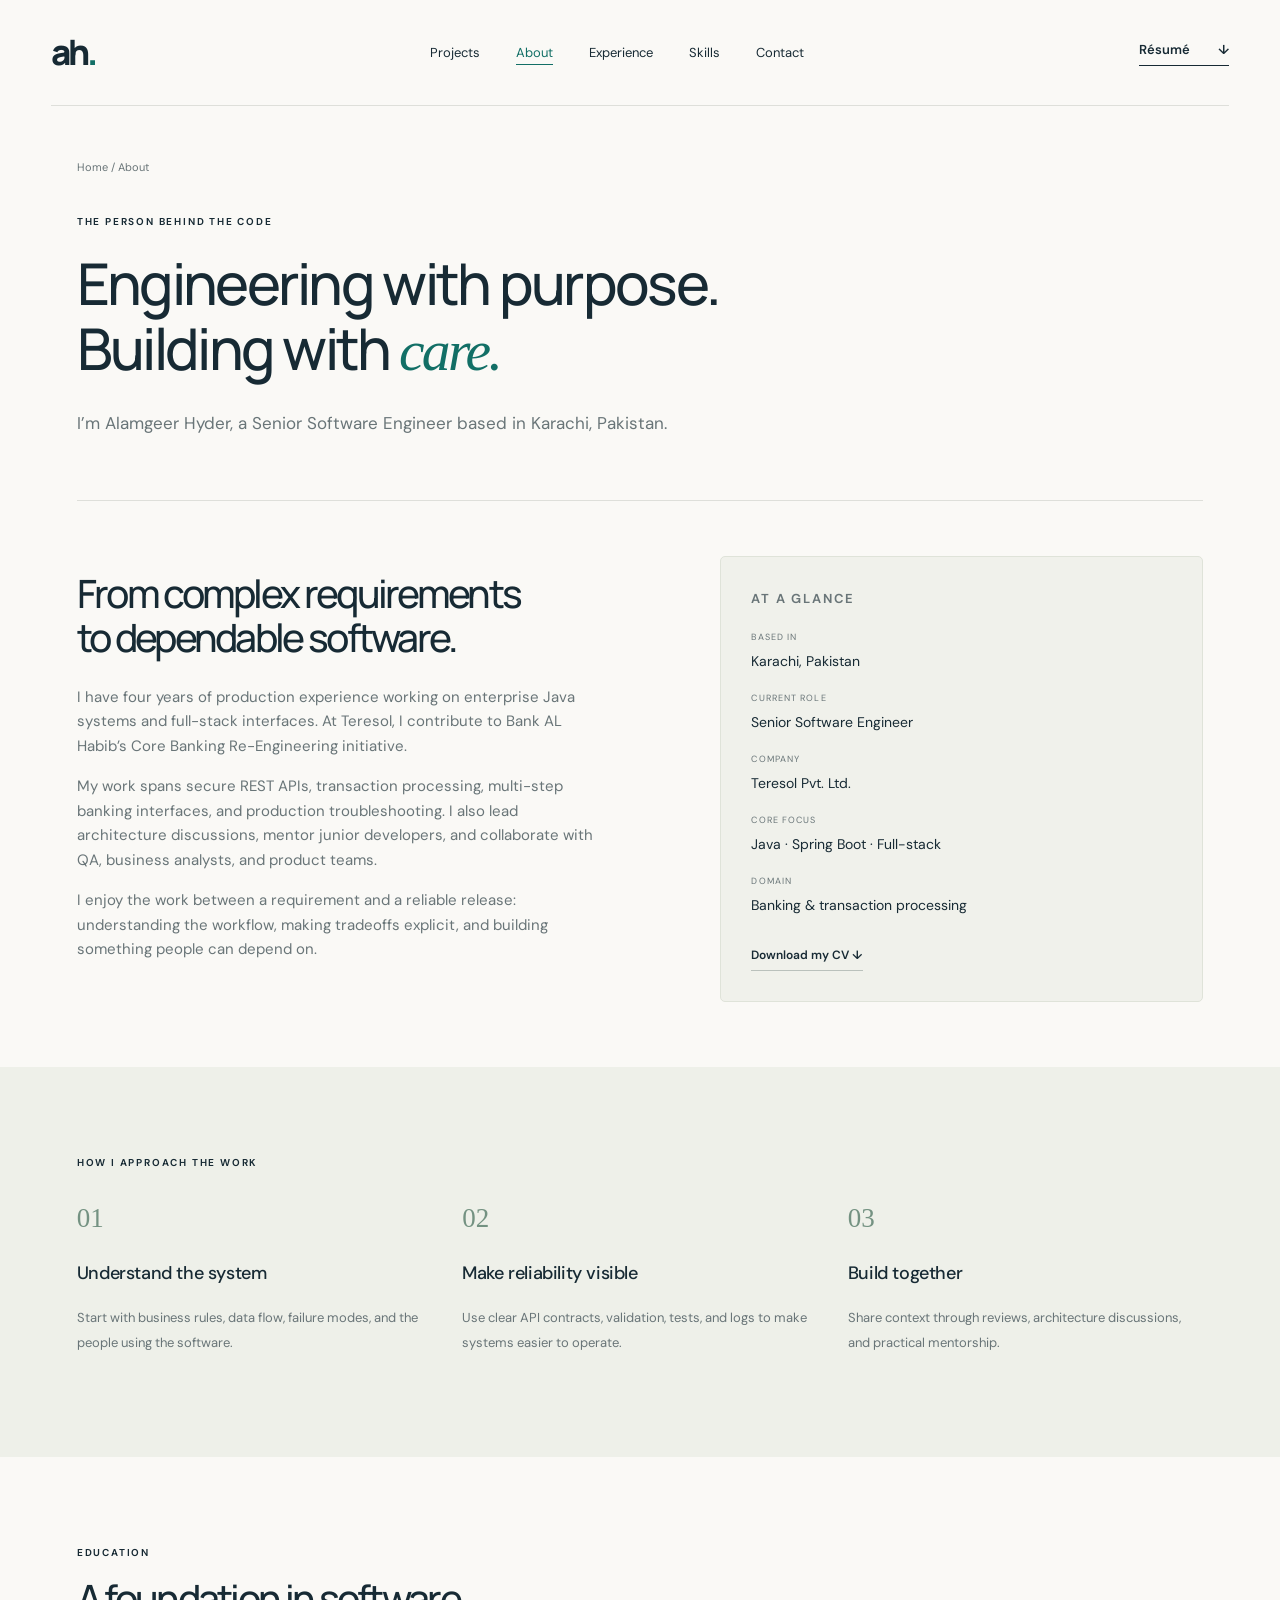
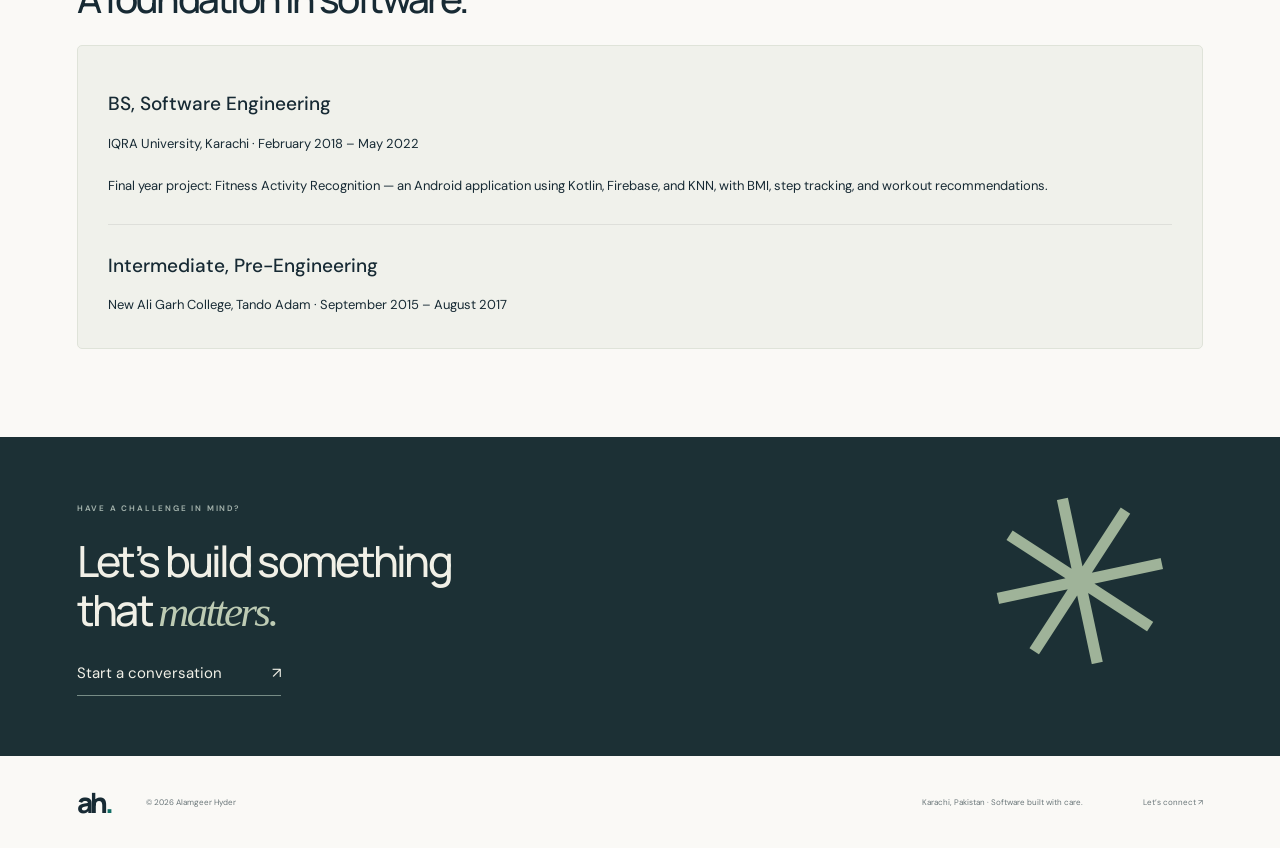
==== about.html @ 22f888fe "Add professional multi-page software engineer portfolio" ====
<!DOCTYPE html><html lang="en"><head><meta charset="UTF-8"><meta name="viewport" content="width=device-width, initial-scale=1"><meta name="description" content="I’m Alamgeer Hyder, a Senior Software Engineer based in Karachi, Pakistan."><title>About — Alamgeer Hyder</title><link rel="stylesheet" href="styles.css"></head><body><header class="header"><a class="brand" href="index.html" aria-label="Alamgeer Hyder home">ah<span>.</span></a><nav aria-label="Main navigation"><a href="projects.html">Projects</a><a href="about.html">About</a><a href="experience.html">Experience</a><a href="skills.html">Skills</a><a href="contact.html">Contact</a></nav><a class="nav-contact" href="assets/alamgeer-hyder-cv.pdf" download>Résumé <span>↓</span></a></header><main><section class="page-intro wrap"><a class="breadcrumb" href="index.html">Home / About</a><p class="eyebrow">THE PERSON BEHIND THE CODE</p><h1>Engineering with purpose.<br>Building with <em>care.</em></h1><p class="page-lead">I’m Alamgeer Hyder, a Senior Software Engineer based in Karachi, Pakistan.</p></section><section class="wrap page-section split-content"><div><h2>From complex requirements<br>to dependable software.</h2><p>I have four years of production experience working on enterprise Java systems and full-stack interfaces. At Teresol, I contribute to Bank AL Habib’s Core Banking Re-Engineering initiative.</p><p>My work spans secure REST APIs, transaction processing, multi-step banking interfaces, and production troubleshooting. I also lead architecture discussions, mentor junior developers, and collaborate with QA, business analysts, and product teams.</p><p>I enjoy the work between a requirement and a reliable release: understanding the workflow, making tradeoffs explicit, and building something people can depend on.</p></div><aside class="info-panel"><p class="eyebrow">AT A GLANCE</p><dl><dt>Based in</dt><dd>Karachi, Pakistan</dd><dt>Current role</dt><dd>Senior Software Engineer</dd><dt>Company</dt><dd>Teresol Pvt. Ltd.</dd><dt>Core focus</dt><dd>Java · Spring Boot · Full-stack</dd><dt>Domain</dt><dd>Banking & transaction processing</dd></dl><a class="text-link" href="assets/alamgeer-hyder-cv.pdf" download>Download my CV ↓</a></aside></section><section class="about section"><div class="wrap"><p class="eyebrow">HOW I APPROACH THE WORK</p><div class="content-grid"><article><span class="number">01</span><h3>Understand the system</h3><p>Start with business rules, data flow, failure modes, and the people using the software.</p></article><article><span class="number">02</span><h3>Make reliability visible</h3><p>Use clear API contracts, validation, tests, and logs to make systems easier to operate.</p></article><article><span class="number">03</span><h3>Build together</h3><p>Share context through reviews, architecture discussions, and practical mentorship.</p></article></div></div></section><section class="wrap section"><p class="eyebrow">EDUCATION</p><h2>A foundation in software.</h2><div class="info-panel"><h3>BS, Software Engineering</h3><p>IQRA University, Karachi · February 2018 – May 2022</p><p>Final year project: Fitness Activity Recognition — an Android application using Kotlin, Firebase, and KNN, with BMI, step tracking, and workout recommendations.</p><hr><h3>Intermediate, Pre-Engineering</h3><p>New Ali Garh College, Tando Adam · September 2015 – August 2017</p></div></section><section class="contact compact-contact"><div class="wrap"><p class="eyebrow">HAVE A CHALLENGE IN MIND?</p><h2>Let’s build something<br>that <em>matters.</em></h2><a href="contact.html">Start a conversation <span>↗</span></a></div></section></main><footer class="wrap"><a class="brand" href="index.html">ah<span>.</span></a><span>© 2026 Alamgeer Hyder</span><span>Karachi, Pakistan · Software built with care.</span><a href="contact.html">Let’s connect ↗</a></footer><script src="pages.js"></script></body></html>
---- styles.css ----
@import url('https://fonts.googleapis.com/css2?family=DM+Sans:wght@400;450;500;550;600;650;700&family=Manrope:wght@400;500;600;650;700;750;800&display=swap');
:root{--ink:#172a34;--muted:#697578;--paper:#faf9f6;--teal:#126f66;--line:#dedfda}*{box-sizing:border-box}html{scroll-behavior:smooth;scroll-padding-top:30px}body{margin:0;background:var(--paper);color:var(--ink);font-family:'DM Sans',sans-serif;font-size:15px;line-height:1.65}a{color:inherit;text-decoration:none}button{font:inherit}a,button{-webkit-tap-highlight-color:transparent}a:focus-visible,button:focus-visible{outline:3px solid #4ba595;outline-offset:6px}::selection{background:#c8ddd2}.wrap{width:min(1240px,88%);margin:auto}.header{width:min(1340px,92%);height:106px;margin:auto;display:flex;align-items:center;justify-content:space-between;border-bottom:1px solid var(--line)}.brand{font-family:'Manrope',sans-serif;font-size:35px;letter-spacing:-3px;font-weight:800}.brand span{color:var(--teal)}nav{display:flex;gap:36px;font-size:13px}nav a:hover,.text-link:hover{color:var(--teal)}.nav-contact{font-size:13px;font-weight:600;border-bottom:1px solid var(--ink);padding-bottom:4px}.nav-contact span{margin-left:25px}.hero{display:grid;grid-template-columns:1.1fr 1fr;gap:7%;align-items:center;padding-top:82px;padding-bottom:78px}.eyebrow{font-size:10px;letter-spacing:1.8px;font-weight:650;display:flex;align-items:center;gap:9px}.status-dot{width:6px;height:6px;background:var(--teal);border-radius:50%;box-shadow:0 0 0 4px #126f660b}h1,h2,h3,p{margin-top:0}h1,h2{font-family:'Manrope',sans-serif;font-weight:500;letter-spacing:-2.7px;line-height:1.13}h1{font-size:clamp(42px,4.5vw,65px);margin:25px 0}em{font-family:Georgia,serif;font-weight:400;color:var(--teal)}.intro{color:var(--muted);max-width:440px;font-size:16px;line-height:1.85}.hero-actions{display:flex;align-items:center;gap:30px;margin-top:30px}.button{display:inline-flex;justify-content:space-between;align-items:center;gap:35px;padding:15px 22px;font-size:12px;font-weight:500;border-radius:3px}.primary{background:var(--ink);color:white;transition:background .2s,transform .2s}.primary:hover{background:var(--teal);transform:translateY(-2px)}.text-link{font-size:12px;font-weight:600;display:inline-flex;gap:20px;border-bottom:1px solid #bac1bc;padding-bottom:4px}.hero-note{margin-top:45px;font-size:10px;color:var(--muted);display:flex;align-items:center;gap:10px}.tiny-line{width:23px;height:1px;background:#91a59b}.hero-art{min-height:405px;position:relative;display:flex;align-items:center;justify-content:center;background:#e8ede7;overflow:hidden;border-radius:5px}.art-grid{position:absolute;inset:0;background-image:linear-gradient(#87998a12 1px,transparent 1px),linear-gradient(90deg,#87998a12 1px,transparent 1px);background-size:28px 28px}.orbit{position:absolute;width:370px;height:370px;border:1px solid #afc0b56b;border-radius:50%}.orbit-two{width:270px;height:270px}.art-label{position:absolute;top:27px;left:27px;font-size:8px;letter-spacing:2px;color:#6d8274}.system-card{width:82%;background:#1d3038;box-shadow:10px 22px 40px #183b3225;transform:rotate(-5deg);border-radius:9px;padding:19px 23px;color:#b4c2c6;z-index:1}.card-top{display:flex;align-items:center;justify-content:space-between;border-bottom:1px solid #ffffff12;padding-bottom:13px;margin-bottom:15px}.mini-logo{font-size:19px;letter-spacing:-2px;color:#eaf0e6;font-weight:700}.live{font-size:6px;letter-spacing:1px;display:flex;align-items:center;gap:6px}.live i{width:4px;height:4px;background:#a7cbaa;border-radius:50%}.code-line{font-family:monospace;font-size:11px;line-height:2}.code-line>span{margin-right:19px;color:#5c747e;font-size:9px}.code-line b{color:#bed7a4;font-weight:400}.system-bottom{margin-top:18px;padding-top:15px;border-top:1px solid #ffffff12;display:flex;align-items:center;gap:10px;font-size:6px;letter-spacing:1px}.system-bottom i{height:1px;flex:1;background:#4c6269}.floating-tag{z-index:2;position:absolute;bottom:46px;right:19px;background:#fffefa;padding:13px 18px;display:flex;gap:12px;align-items:center;box-shadow:0 8px 24px #1a392512;border:1px solid #dce4d9;border-radius:4px;transform:rotate(4deg);font-size:11px}.floating-tag>span{font-size:25px;color:var(--teal)}.floating-tag small{display:block;font-size:8px;color:var(--muted)}.art-index{position:absolute;bottom:20px;left:25px;font-size:7px;letter-spacing:1.4px;color:#7c8e80}.art-spark{position:absolute;right:26px;top:42px;font-size:45px;color:#527e69}.facts{border-top:1px solid var(--line);border-bottom:1px solid var(--line);padding:27px 0;display:grid;grid-template-columns:1fr 1.15fr 1.2fr 1.15fr}.facts>div{border-right:1px solid var(--line);padding-left:26px}.facts>div:first-child{padding-left:0}.facts strong{display:block;font-size:16px;font-weight:500;letter-spacing:-.4px}.facts div span{font-size:10px;color:var(--muted)}.facts>a{display:flex;justify-content:flex-end;align-items:center;gap:25px;font-size:11px}.section{padding-top:88px;padding-bottom:88px}h2{font-size:39px;margin:15px 0 25px}h2>span{color:var(--teal)}.section-heading{display:flex;align-items:center;justify-content:space-between;margin-bottom:34px}.section-heading h2{margin-bottom:0}.section-heading>p{font-size:12px;color:var(--muted);margin:20px 0 0}.project-grid{display:grid;grid-template-columns:repeat(3,1fr);gap:26px}.project-visual{height:255px;display:flex;align-items:center;justify-content:center;position:relative;overflow:hidden;border-radius:4px}.project-visual>div{transition:transform .35s}.project-visual:hover>div{transform:translateY(-6px) rotate(0)}.bank-visual{background:#e3eae0}.flow-visual{background:#e6e8ef}.fitness-visual{background:#eee8df}.visual-chip{position:absolute;top:13px;left:14px;font-size:6px;letter-spacing:1px;padding:4px 7px;border:1px solid #172a3422;border-radius:2px;color:#4d625b}.project-open{position:absolute;bottom:12px;right:13px;width:26px;height:26px;border-radius:50%;background:#ffffffa6;text-align:center;line-height:26px}.mock-dashboard{display:flex;background:#fff;box-shadow:0 12px 30px #264d2e18;width:85%;height:166px;transform:rotate(-5deg);border-radius:5px;overflow:hidden}.mock-sidebar{width:32px;background:#244e43;color:white;text-align:center;font-weight:700;padding:6px 0;font-size:15px}.mock-sidebar span{display:block;color:#c1d4c8;font-size:11px;margin:12px 0}.mock-content{flex:1;padding:13px}.mock-nav{font-size:8px;margin-bottom:13px;font-weight:600;display:flex;justify-content:space-between}.mock-content>small{font-size:5px;color:#8b9692;letter-spacing:.6px;display:block}.mock-content>strong{font-size:15px;font-weight:600;display:block}.mock-content>strong span{font-size:5px;color:var(--teal);margin-left:8px}.chart{height:38px;display:flex;gap:5px;align-items:flex-end;border-bottom:1px solid #edf0eb;padding-bottom:3px;margin-bottom:7px}.chart i{flex:1;height:40%;background:#a3c2a8;border-radius:1px}.chart i:nth-child(3n){height:70%;background:#4c8069}.chart i:nth-child(2n){height:55%}.chart i:nth-child(5n){height:90%;background:#31694e}.mock-row{font-size:6px;display:flex;justify-content:space-between}.mock-row span{font-size:5px;color:#8c9690}.mock-transaction{font-size:5px;display:flex;align-items:center;gap:5px;margin-top:8px}.mock-transaction b{background:#e9eee6;padding:2px 5px}.mock-transaction>span{margin-left:auto}.payment-card{background:#222c4b;color:white;width:84%;padding:20px 18px;border-radius:7px;box-shadow:0 15px 20px #29355c20;transform:rotate(4deg)}.payment-logo{display:flex;gap:5px;font-size:12px;margin-bottom:16px}.payment-logo>span{margin-left:auto;font-size:9px;color:#a4add2}.payment-card>small{font-size:5px;letter-spacing:1.3px;color:#a9b3d1;display:block}.payment-card>strong{font-size:16px;letter-spacing:-.4px;font-weight:500}.payment-path{display:flex;align-items:center;justify-content:center;gap:10px;margin:16px 0}.payment-path span,.payment-path b{background:#ffffff10;width:25px;height:25px;line-height:25px;text-align:center;border-radius:6px;color:#b8c6e7}.payment-path b{background:#b5c9ba;color:#26493b;font-weight:400}.payment-path i{width:22px;height:1px;background:#ffffff38}.payment-success{display:flex;align-items:center;gap:7px;background:#ffffff0e;border:1px solid #ffffff10;border-radius:4px;padding:8px;font-size:6px}.payment-success>span{color:#b5c9ba}.payment-success small{display:block;font-size:4px;color:#9aa5c1}.payment-success>b{margin-left:auto;font-weight:500}.fitness-card{background:#fdfbf7;width:65%;padding:14px 16px;border-radius:12px;box-shadow:0 10px 35px #6e56331a;transform:rotate(-5deg)}.fitness-top{font-size:12px;font-weight:700;letter-spacing:-.5px;display:flex;justify-content:space-between;margin-bottom:9px}.fitness-top span{color:#ac6b3b}.fitness-card>small{font-size:4px;letter-spacing:1px;color:#938675}.activity-ring{width:110px;height:110px;margin:10px auto;border-radius:50%;background:conic-gradient(#b8784d 0deg 280deg,#ede5d8 280deg 360deg);padding:9px;transform:rotate(-30deg)}.activity-ring>div{border-radius:50%;height:100%;background:#fdfbf7;display:flex;flex-direction:column;align-items:center;justify-content:center;transform:rotate(30deg)}.activity-ring strong{font-size:23px;letter-spacing:-1px;font-weight:500}.activity-ring span{font-size:6px;color:#9b8c7c}.fitness-stats{display:flex;justify-content:space-between;text-align:center;color:#9b8c7c;font-size:4px;padding-top:7px;border-top:1px solid #eee9e0}.fitness-stats b{display:block;font-size:10px;color:#675747;font-weight:500}.project-meta{display:flex;justify-content:space-between;margin:18px 0 9px;font-size:8px;letter-spacing:1px;color:var(--muted)}.project h3{font-size:14px;letter-spacing:-.3px;font-weight:600;margin-bottom:9px}.project h3 span{color:#8d9997;font-weight:400}.project>p{font-size:12px;color:var(--muted);line-height:1.8;margin-bottom:15px}.tags{display:flex;flex-wrap:wrap;gap:6px}.tags span{border:1px solid var(--line);border-radius:3px;padding:3px 8px;font-size:8px;color:#657570}.about{background:#eef0e9}.about-grid{display:grid;grid-template-columns:1fr 1fr;gap:15%}.about-grid>div>p:not(.eyebrow){font-size:13px;color:var(--muted);line-height:1.9}.about .text-link{margin-top:13px}.skills>div{display:flex;gap:25px;border-bottom:1px solid #d6dcd1;padding:21px 0}.skills>div:first-child{padding-top:5px}.skills>div>span{font-size:9px;color:#75917d;padding-top:5px}.skills h3{font-size:15px;font-weight:550;margin-bottom:8px}.skills p{font-size:12px;color:var(--muted);line-height:1.9;margin-bottom:4px}.experience{display:grid;grid-template-columns:1fr 1.3fr;gap:12%}.experience .text-link{margin-top:15px}.timeline article{padding:0 0 30px 25px;border-left:1px solid var(--line);position:relative}.timeline article:before{content:'';position:absolute;width:7px;height:7px;border:3px solid var(--paper);background:var(--teal);border-radius:50%;left:-7px;top:3px;box-sizing:content-box}.timeline article:last-child{padding-bottom:0}.timeline-top{display:flex;align-items:center;justify-content:space-between;font-size:8px;letter-spacing:1px;color:var(--muted);margin-bottom:13px}.pill{background:#e2eade;color:#537458;font-size:6px;padding:3px 6px;border-radius:3px}.timeline h3{font-size:19px;font-weight:500;margin-bottom:3px;letter-spacing:-.4px}.timeline h4{font-weight:500;font-size:12px;margin:0 0 9px}.timeline p,.timeline li{font-size:11px;color:var(--muted);line-height:1.9}.timeline ul{padding-left:14px}.timeline li{padding-left:3px;margin-bottom:4px}.credentials{border-top:1px solid var(--line);padding:24px 0 50px;display:flex;align-items:center;gap:27px;flex-wrap:wrap}.credentials .eyebrow{font-size:7px;letter-spacing:1px}.credentials p{margin:0;font-size:10px}.credentials p span{margin-left:7px;color:#84958c}.credentials small{font-size:8px;color:var(--muted);margin-left:auto}.contact{background:#1c3035;color:#f1f0e7;padding:65px 0 25px;position:relative;overflow:hidden}.contact:after{content:'✳';position:absolute;right:8%;top:35px;font-size:230px;line-height:1;color:#aec2a4;opacity:.9;transform:rotate(-12deg)}.contact .eyebrow{color:#a2b1ab;font-size:8px}.contact h2{font-size:51px;margin:22px 0 25px}.contact em{color:#bdcbb4}.contact .wrap>a{font-size:15px;border-bottom:1px solid #778c86;padding-bottom:9px;display:inline-flex;gap:50px}.contact-bottom{margin-top:48px;padding-top:20px;border-top:1px solid #ffffff19;display:flex;justify-content:space-between;font-size:9px;color:#aab8b3}.contact-bottom a{color:#e1e8db;position:relative;z-index:1}footer{display:flex;align-items:center;gap:35px;padding-top:23px;padding-bottom:23px}footer .brand{font-size:28px}footer>span,footer>a:last-child{font-size:8px;color:var(--muted)}footer>span:nth-child(3){margin-left:auto}footer>a:last-child{margin-left:25px}dialog{background:var(--paper);border:1px solid var(--line);border-radius:8px;padding:42px;width:min(540px,90vw);color:var(--ink);box-shadow:0 25px 100px #0003}dialog::backdrop{background:#122c35a6;backdrop-filter:blur(5px)}dialog h2{margin-bottom:16px}dialog>p:not(.eyebrow),dialog li{font-size:13px;color:var(--muted)}dialog h3{font-size:14px;margin-top:24px}dialog ul{padding-left:18px}dialog .dialog-note{font-size:11px;background:#e9ede5;padding:13px;margin:22px 0}.dialog-close{position:absolute;top:9px;right:13px;border:0;background:transparent;font-size:27px;color:var(--muted);cursor:pointer}
@media(min-width:1500px){.hero{padding-top:100px;padding-bottom:100px}.hero-art{min-height:450px}}@media(max-width:1000px){.wrap{width:90%}.hero{gap:4%;padding-top:55px}.hero-art{min-height:350px}.hero-actions{gap:18px}.button{gap:20px}.code-line{font-size:9px}.code-line>span{margin-right:10px}.hero-note{font-size:8px}.project-grid{gap:17px}.project-visual{height:225px}.project h3{font-size:12px}.mock-content{padding:10px}.payment-card{padding:15px 12px}.payment-card>strong{font-size:13px}.about-grid{gap:8%}.credentials{gap:15px}.credentials small{width:100%;margin-left:0}.contact:after{right:5%;font-size:190px}.facts>a{font-size:9px;gap:12px}.facts strong{font-size:13px}.facts>div{padding-left:18px}}
@media(max-width:700px){.header{height:80px;width:90%}nav{gap:17px;font-size:11px}.brand{font-size:30px}.nav-contact{font-size:11px}.nav-contact span{margin-left:8px}.hero{grid-template-columns:1fr;padding-top:42px;padding-bottom:35px;gap:35px}h1{font-size:48px;letter-spacing:-2.4px}.eyebrow{font-size:8px;letter-spacing:1.2px}.intro{font-size:14px;max-width:420px}.hero-note{margin-top:27px;font-size:9px}.hero-art{min-height:340px;max-width:480px;width:100%;justify-self:center}.system-card{max-width:350px}.code-line{font-size:11px}.facts{grid-template-columns:1fr 1fr;gap:22px 0;padding:25px 0}.facts>div{padding-left:18px}.facts>div:nth-child(3){padding-left:0}.facts>div:nth-child(2){border-right:0}.facts strong{font-size:14px}.facts>a{justify-content:center;padding-left:15px;font-size:10px}.section{padding-top:55px;padding-bottom:55px}h2{font-size:32px;letter-spacing:-1.5px}.section-heading{display:block;margin-bottom:25px}.section-heading>p{font-size:11px;margin-top:15px}.project-grid{grid-template-columns:1fr;gap:35px}.project-visual{height:300px}.mock-dashboard{width:78%;max-width:330px;height:190px}.mock-content{padding:15px}.mock-nav{font-size:10px}.mock-content>strong{font-size:20px}.chart{height:45px}.mock-row{font-size:8px}.mock-transaction{font-size:7px}.mock-sidebar{width:37px}.payment-card{width:75%;max-width:320px;padding:22px}.payment-logo{font-size:16px}.payment-card>strong{font-size:20px}.payment-card>small{font-size:6px}.payment-path{margin:22px 0}.payment-success{font-size:8px}.payment-success small{font-size:6px}.fitness-card{width:54%;max-width:220px;padding:18px}.fitness-top{font-size:16px}.activity-ring{width:125px;height:125px;margin:16px auto}.fitness-stats b{font-size:13px}.fitness-stats{font-size:6px}.visual-chip{font-size:7px}.project h3{font-size:16px}.project>p{font-size:13px}.project-meta{font-size:9px}.tags span{font-size:9px}.about-grid,.experience{grid-template-columns:1fr;gap:35px}.skills>div:last-child{border-bottom:0}.experience .text-link{margin-top:0}.timeline h3{font-size:20px}.timeline p,.timeline li{font-size:12px}.timeline-top{font-size:9px}.credentials{display:grid;grid-template-columns:1fr 1fr;gap:15px 10px;padding-bottom:35px}.credentials>.eyebrow,.credentials small{grid-column:1/-1}.contact{padding-top:43px}.contact h2{font-size:39px;position:relative;z-index:1}.contact:after{font-size:110px;top:60px;right:-30px;opacity:.15}.contact .wrap>a{font-size:13px;gap:20px}.contact-bottom{gap:20px;font-size:8px;margin-top:38px}.contact-bottom span{max-width:180px}footer{gap:15px;flex-wrap:wrap}footer>span:nth-child(3){display:none}footer>a:last-child{margin-left:auto}dialog{padding:30px}dialog .button{font-size:11px}}
@media(prefers-reduced-motion:reduce){html{scroll-behavior:auto}*,*:before,*:after{transition:none!important}}
/* Dedicated portfolio pages */
nav a[aria-current=page]{color:var(--teal);text-decoration:underline;text-underline-offset:7px}.page-intro{padding-top:48px;padding-bottom:45px;border-bottom:1px solid var(--line)}.breadcrumb{font-size:11px;color:var(--muted);display:inline-block;margin-bottom:38px}.page-intro h1{max-width:850px;margin-top:20px}.page-lead{font-size:17px;max-width:680px;color:var(--muted);line-height:1.8}.page-section{padding-top:55px;padding-bottom:65px}.split-content{display:grid;grid-template-columns:1.1fr 1fr;gap:10%;align-items:start}.split-content p,.case-story p,.experience p{color:var(--muted)}.info-panel{padding:30px;background:#f0f1eb;border:1px solid #dfe3d9;border-radius:5px}.info-panel h3{font-size:19px;font-weight:500;margin:12px 0}.info-panel p{font-size:13px;line-height:1.9;margin-bottom:18px}.info-panel p:last-child{margin-bottom:0}dl{margin:0 0 25px}dt{font-size:9px;letter-spacing:1.1px;color:var(--muted);text-transform:uppercase;margin-top:18px}dd{font-size:14px;margin:5px 0 0}.content-grid{display:grid;grid-template-columns:repeat(3,1fr);gap:30px;margin-top:25px}.content-grid h3{font-size:18px;font-weight:500;letter-spacing:-.4px}.content-grid p{font-size:13px;color:var(--muted);line-height:1.9}.number{font-family:Georgia,serif;font-size:27px;color:#749282;display:block;margin-bottom:18px}.notice{padding:24px 28px;border-left:3px solid #719380;background:#edf0e9;margin-top:45px}.notice strong{font-size:13px;font-weight:600}.notice p{font-size:12px;color:var(--muted);margin:8px 0 0;max-width:880px}.large-title{font-size:29px;font-weight:500;line-height:1.35;letter-spacing:-.7px;margin-top:18px}.responsibility{padding:20px 0;border-top:1px solid var(--line)}.responsibility h3{font-size:17px;margin-bottom:9px}.responsibility p{font-size:13px;margin:0}.experience .tags{margin-top:20px}.skills-grid{margin-top:0;gap:22px}.skills-grid .info-panel{background:transparent}.skills-grid h3{margin-bottom:13px}.certification-list article{display:flex;align-items:center;justify-content:space-between;gap:25px;border-bottom:1px solid #d5dcd0;padding:23px 0}.certification-list h3{font-size:17px;font-weight:500;margin-bottom:7px}.certification-list p{font-size:12px;color:var(--muted);margin:0}.certification-list article>span{font-size:10px;white-space:nowrap;color:var(--teal)}.contact-email{font-size:clamp(15px,2vw,23px);letter-spacing:-.5px;overflow-wrap:anywhere}.contact-options{display:flex;gap:65px;margin:35px 0}.contact-options span{font-size:9px;letter-spacing:1.5px;color:var(--muted)}.contact-options p{font-size:14px}.contact-form>h3{margin-top:0}.contact-form label{display:block;font-size:12px;margin:16px 0 6px;font-weight:500}.contact-form input,.contact-form select,.contact-form textarea{width:100%;border:1px solid #cbd3c8;border-radius:3px;background:var(--paper);color:var(--ink);padding:12px;font:inherit;font-size:13px}.contact-form textarea{resize:vertical}.contact-form input:focus,.contact-form select:focus,.contact-form textarea:focus{outline:2px solid var(--teal);outline-offset:2px}.contact-form .button{border:0;margin-top:20px;cursor:pointer}#form-status{margin-top:16px;font-size:11px}.compact-contact{padding-bottom:60px}.compact-contact h2{font-size:43px}.case-layout{display:grid;grid-template-columns:1.5fr 1fr;gap:30px;align-items:stretch}.detail-visual{height:410px}.detail-visual .mock-dashboard{width:75%;max-width:440px;height:235px}.detail-visual .mock-content{padding:24px}.detail-visual .mock-nav{font-size:12px}.detail-visual .mock-content>strong{font-size:27px}.detail-visual .chart{height:60px}.detail-visual .mock-row,.detail-visual .mock-transaction{font-size:9px}.detail-visual .payment-card{max-width:390px;padding:30px}.detail-visual .payment-card>strong{font-size:25px}.detail-visual .payment-path{margin:30px 0}.detail-visual .payment-success{font-size:10px}.detail-visual .fitness-card{max-width:250px;padding:25px}.detail-visual .activity-ring{width:155px;height:155px;margin:24px auto}.detail-visual .fitness-top{font-size:20px}.detail-visual .fitness-stats{font-size:7px}.detail-visual .fitness-stats b{font-size:16px}.case-story{max-width:1000px;margin:55px auto 0}.case-story>h2:not(:first-of-type){margin-top:50px}.architecture{background:#1d3038;color:#d7e4d4;padding:30px;font-size:14px;line-height:2;border-radius:4px;overflow-wrap:anywhere}.title-dot{color:var(--teal)}hr{border:0;border-top:1px solid var(--line);margin:25px 0}
@media(max-width:1000px){nav{gap:20px}.split-content{gap:5%}.content-grid{gap:18px}.info-panel{padding:23px}.contact-options{gap:30px}.case-layout{grid-template-columns:1.2fr 1fr}.detail-visual{height:380px}.detail-visual .mock-content{padding:15px}}
@media(max-width:700px){.header{height:auto;min-height:90px;flex-wrap:wrap;padding:14px 0;gap:12px}.header .brand{order:0}.nav-contact{order:1}nav{order:2;width:100%;justify-content:space-between;gap:8px;padding-bottom:8px;font-size:11px}.page-intro{padding-top:27px;padding-bottom:30px}.breadcrumb{margin-bottom:25px}.page-intro h1{font-size:40px}.page-lead{font-size:14px}.page-section{padding-top:35px;padding-bottom:40px}.split-content,.case-layout{grid-template-columns:1fr;gap:30px}.content-grid{grid-template-columns:1fr;gap:22px}.content-grid .number{margin-bottom:10px}.content-grid article:not(.info-panel){border-bottom:1px solid var(--line);padding-bottom:15px}.content-grid article:last-child{border-bottom:0}.skills-grid{grid-template-columns:1fr 1fr;gap:12px}.skills-grid .info-panel{padding:17px}.skills-grid h3{font-size:16px}.skills-grid p{font-size:12px}.certification-list article{display:block}.certification-list article>span{display:block;margin-top:10px}.contact-options{gap:40px}.large-title{font-size:25px}.notice{padding:20px;margin-top:30px}.compact-contact h2{font-size:35px}.detail-visual{height:330px}.detail-visual .mock-dashboard{height:210px;width:85%}.detail-visual .mock-content>strong{font-size:23px}.detail-visual .payment-card{width:85%}.detail-visual .payment-card>strong{font-size:20px}.detail-visual .fitness-card{max-width:220px}.detail-visual .activity-ring{width:130px;height:130px;margin:16px auto}.case-story{margin-top:35px}.case-story h2{font-size:29px}}
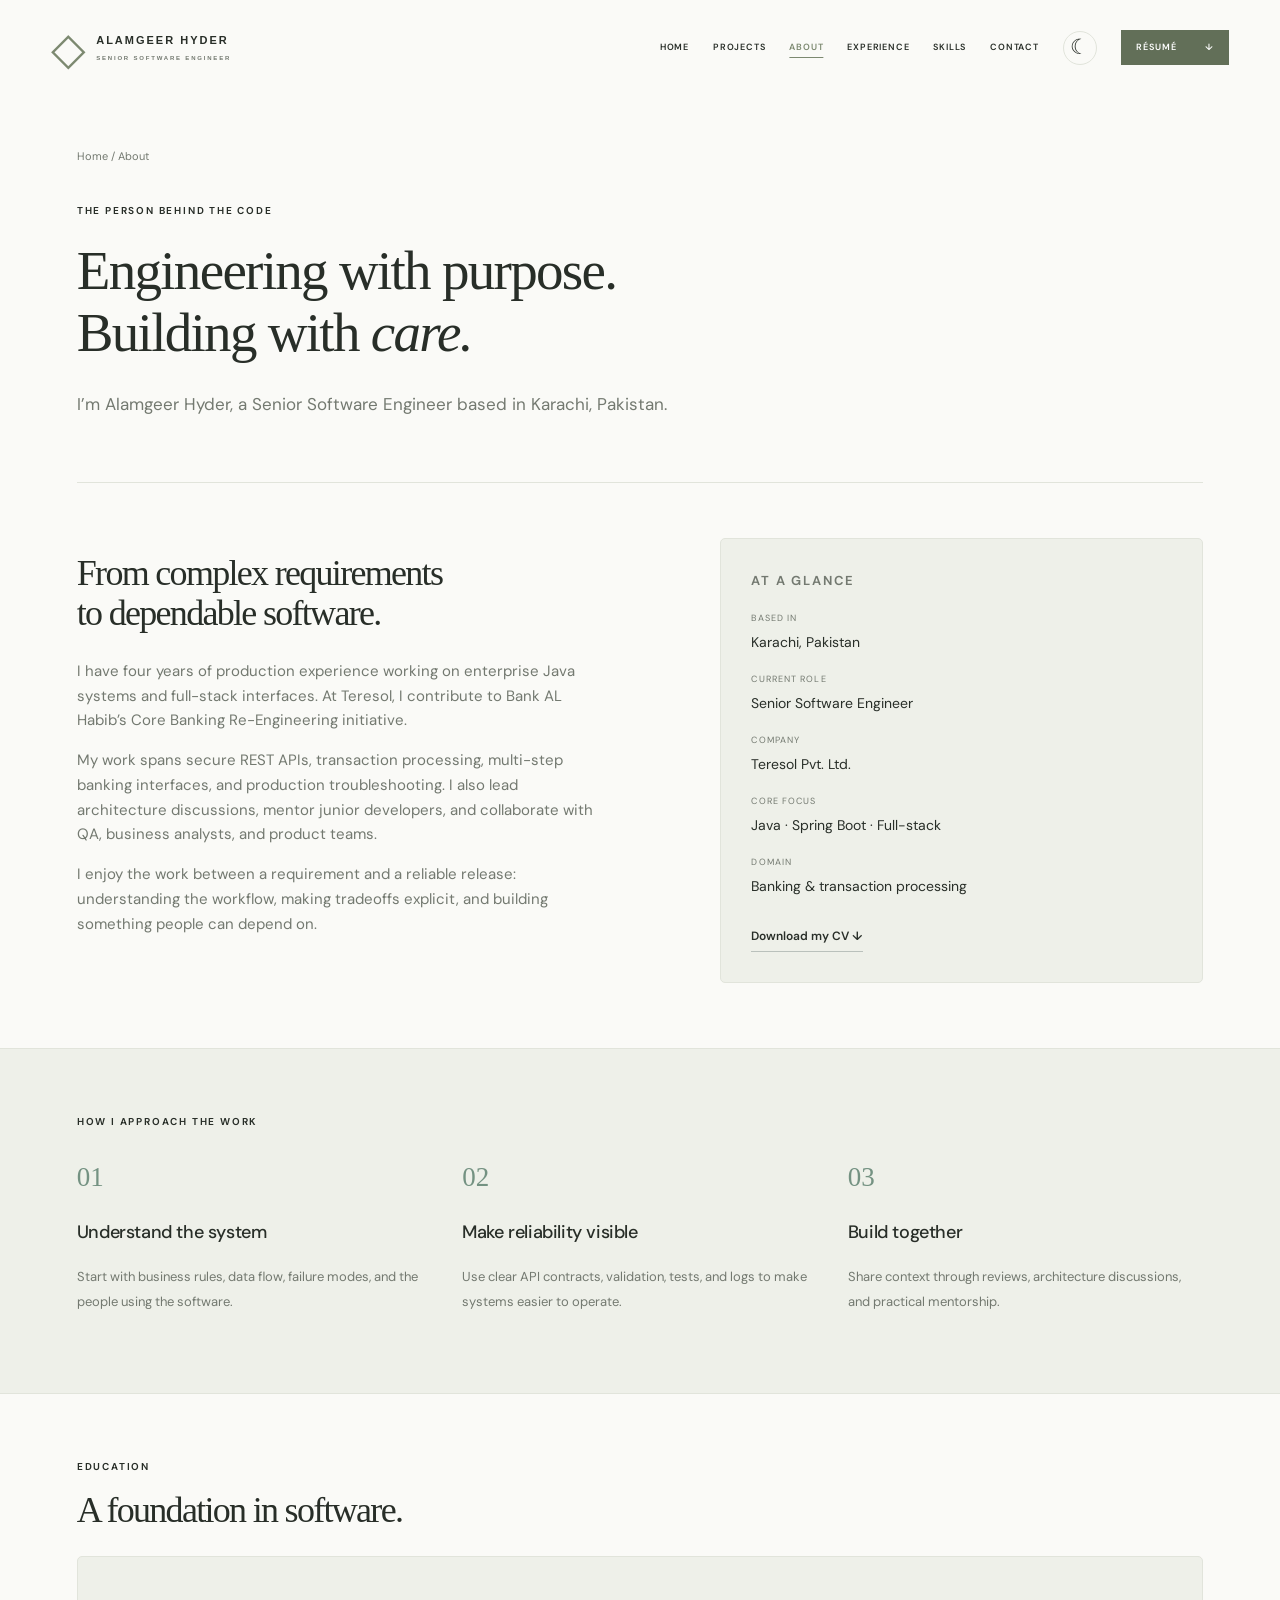
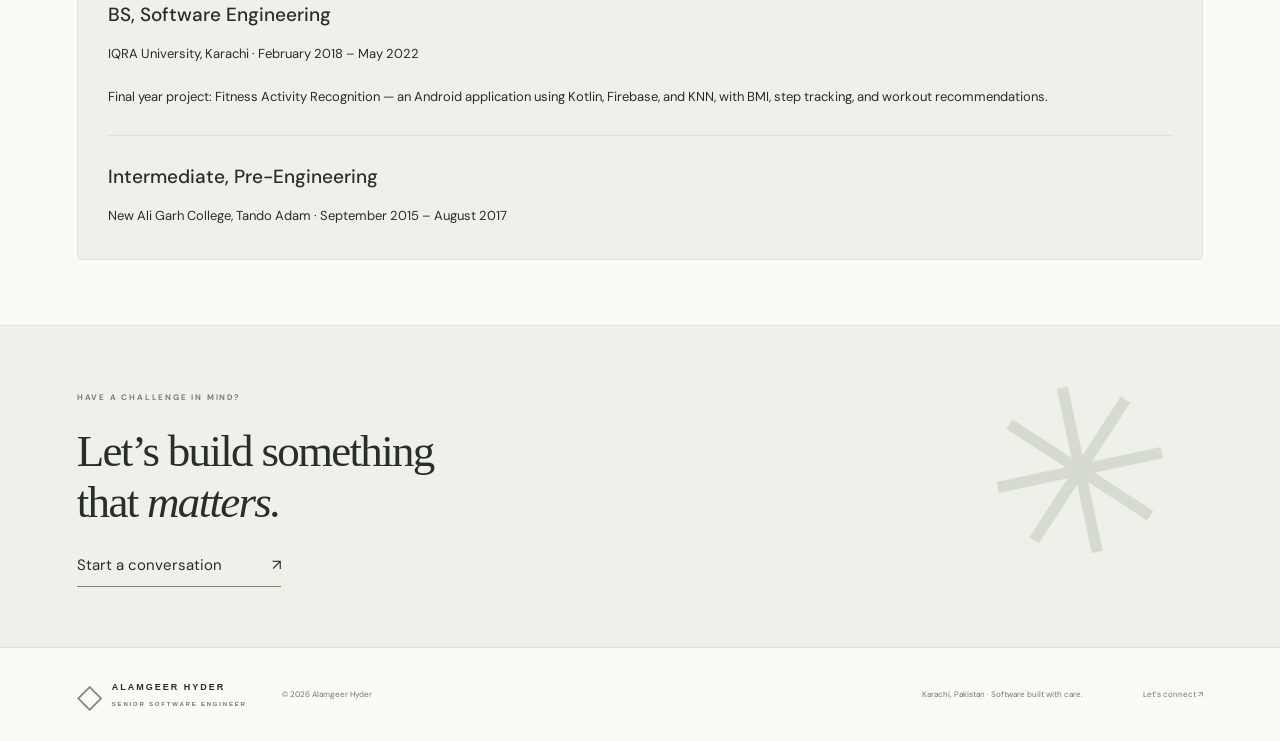
==== commit ca130dcc: "Redesign portfolio with sage theme, night mode and project galleries" ====
--- a/about.html
+++ b/about.html
@@ -1 +1 @@
-<!DOCTYPE html><html lang="en"><head><meta charset="UTF-8"><meta name="viewport" content="width=device-width, initial-scale=1"><meta name="description" content="I’m Alamgeer Hyder, a Senior Software Engineer based in Karachi, Pakistan."><title>About — Alamgeer Hyder</title><link rel="stylesheet" href="styles.css"></head><body><header class="header"><a class="brand" href="index.html" aria-label="Alamgeer Hyder home">ah<span>.</span></a><nav aria-label="Main navigation"><a href="projects.html">Projects</a><a href="about.html">About</a><a href="experience.html">Experience</a><a href="skills.html">Skills</a><a href="contact.html">Contact</a></nav><a class="nav-contact" href="assets/alamgeer-hyder-cv.pdf" download>Résumé <span>↓</span></a></header><main><section class="page-intro wrap"><a class="breadcrumb" href="index.html">Home / About</a><p class="eyebrow">THE PERSON BEHIND THE CODE</p><h1>Engineering with purpose.<br>Building with <em>care.</em></h1><p class="page-lead">I’m Alamgeer Hyder, a Senior Software Engineer based in Karachi, Pakistan.</p></section><section class="wrap page-section split-content"><div><h2>From complex requirements<br>to dependable software.</h2><p>I have four years of production experience working on enterprise Java systems and full-stack interfaces. At Teresol, I contribute to Bank AL Habib’s Core Banking Re-Engineering initiative.</p><p>My work spans secure REST APIs, transaction processing, multi-step banking interfaces, and production troubleshooting. I also lead architecture discussions, mentor junior developers, and collaborate with QA, business analysts, and product teams.</p><p>I enjoy the work between a requirement and a reliable release: understanding the workflow, making tradeoffs explicit, and building something people can depend on.</p></div><aside class="info-panel"><p class="eyebrow">AT A GLANCE</p><dl><dt>Based in</dt><dd>Karachi, Pakistan</dd><dt>Current role</dt><dd>Senior Software Engineer</dd><dt>Company</dt><dd>Teresol Pvt. Ltd.</dd><dt>Core focus</dt><dd>Java · Spring Boot · Full-stack</dd><dt>Domain</dt><dd>Banking & transaction processing</dd></dl><a class="text-link" href="assets/alamgeer-hyder-cv.pdf" download>Download my CV ↓</a></aside></section><section class="about section"><div class="wrap"><p class="eyebrow">HOW I APPROACH THE WORK</p><div class="content-grid"><article><span class="number">01</span><h3>Understand the system</h3><p>Start with business rules, data flow, failure modes, and the people using the software.</p></article><article><span class="number">02</span><h3>Make reliability visible</h3><p>Use clear API contracts, validation, tests, and logs to make systems easier to operate.</p></article><article><span class="number">03</span><h3>Build together</h3><p>Share context through reviews, architecture discussions, and practical mentorship.</p></article></div></div></section><section class="wrap section"><p class="eyebrow">EDUCATION</p><h2>A foundation in software.</h2><div class="info-panel"><h3>BS, Software Engineering</h3><p>IQRA University, Karachi · February 2018 – May 2022</p><p>Final year project: Fitness Activity Recognition — an Android application using Kotlin, Firebase, and KNN, with BMI, step tracking, and workout recommendations.</p><hr><h3>Intermediate, Pre-Engineering</h3><p>New Ali Garh College, Tando Adam · September 2015 – August 2017</p></div></section><section class="contact compact-contact"><div class="wrap"><p class="eyebrow">HAVE A CHALLENGE IN MIND?</p><h2>Let’s build something<br>that <em>matters.</em></h2><a href="contact.html">Start a conversation <span>↗</span></a></div></section></main><footer class="wrap"><a class="brand" href="index.html">ah<span>.</span></a><span>© 2026 Alamgeer Hyder</span><span>Karachi, Pakistan · Software built with care.</span><a href="contact.html">Let’s connect ↗</a></footer><script src="pages.js"></script></body></html>+<!DOCTYPE html><html lang="en"><head><meta charset="UTF-8"><meta name="viewport" content="width=device-width, initial-scale=1"><meta name="description" content="I’m Alamgeer Hyder, a Senior Software Engineer based in Karachi, Pakistan."><title>About — Alamgeer Hyder</title><script src="theme.js"></script><link rel="stylesheet" href="styles.css"><link rel="stylesheet" href="design.css"></head><body><header class="header"><a class="brand identity" href="index.html" aria-label="Alamgeer Hyder home"><span class="brand-symbol">◇</span><span class="brand-name">ALAMGEER HYDER<small>SENIOR SOFTWARE ENGINEER</small></span></a><nav aria-label="Main navigation"><a href="index.html">Home</a><a href="projects.html">Projects</a><a href="about.html">About</a><a href="experience.html">Experience</a><a href="skills.html">Skills</a><a href="contact.html">Contact</a></nav><button class="theme-toggle" type="button" aria-label="Switch to night mode" aria-pressed="false"><span aria-hidden="true">☾</span></button><a class="nav-contact" href="assets/alamgeer-hyder-cv.pdf" download>Résumé <span>↓</span></a></header><main><section class="page-intro wrap"><a class="breadcrumb" href="index.html">Home / About</a><p class="eyebrow">THE PERSON BEHIND THE CODE</p><h1>Engineering with purpose.<br>Building with <em>care.</em></h1><p class="page-lead">I’m Alamgeer Hyder, a Senior Software Engineer based in Karachi, Pakistan.</p></section><section class="wrap page-section split-content"><div><h2>From complex requirements<br>to dependable software.</h2><p>I have four years of production experience working on enterprise Java systems and full-stack interfaces. At Teresol, I contribute to Bank AL Habib’s Core Banking Re-Engineering initiative.</p><p>My work spans secure REST APIs, transaction processing, multi-step banking interfaces, and production troubleshooting. I also lead architecture discussions, mentor junior developers, and collaborate with QA, business analysts, and product teams.</p><p>I enjoy the work between a requirement and a reliable release: understanding the workflow, making tradeoffs explicit, and building something people can depend on.</p></div><aside class="info-panel"><p class="eyebrow">AT A GLANCE</p><dl><dt>Based in</dt><dd>Karachi, Pakistan</dd><dt>Current role</dt><dd>Senior Software Engineer</dd><dt>Company</dt><dd>Teresol Pvt. Ltd.</dd><dt>Core focus</dt><dd>Java · Spring Boot · Full-stack</dd><dt>Domain</dt><dd>Banking & transaction processing</dd></dl><a class="text-link" href="assets/alamgeer-hyder-cv.pdf" download>Download my CV ↓</a></aside></section><section class="about section"><div class="wrap"><p class="eyebrow">HOW I APPROACH THE WORK</p><div class="content-grid"><article><span class="number">01</span><h3>Understand the system</h3><p>Start with business rules, data flow, failure modes, and the people using the software.</p></article><article><span class="number">02</span><h3>Make reliability visible</h3><p>Use clear API contracts, validation, tests, and logs to make systems easier to operate.</p></article><article><span class="number">03</span><h3>Build together</h3><p>Share context through reviews, architecture discussions, and practical mentorship.</p></article></div></div></section><section class="wrap section"><p class="eyebrow">EDUCATION</p><h2>A foundation in software.</h2><div class="info-panel"><h3>BS, Software Engineering</h3><p>IQRA University, Karachi · February 2018 – May 2022</p><p>Final year project: Fitness Activity Recognition — an Android application using Kotlin, Firebase, and KNN, with BMI, step tracking, and workout recommendations.</p><hr><h3>Intermediate, Pre-Engineering</h3><p>New Ali Garh College, Tando Adam · September 2015 – August 2017</p></div></section><section class="contact compact-contact"><div class="wrap"><p class="eyebrow">HAVE A CHALLENGE IN MIND?</p><h2>Let’s build something<br>that <em>matters.</em></h2><a href="contact.html">Start a conversation <span>↗</span></a></div></section></main><footer class="wrap"><a class="brand identity" href="index.html" aria-label="Alamgeer Hyder home"><span class="brand-symbol">◇</span><span class="brand-name">ALAMGEER HYDER<small>SENIOR SOFTWARE ENGINEER</small></span></a><span>© 2026 Alamgeer Hyder</span><span>Karachi, Pakistan · Software built with care.</span><a href="contact.html">Let’s connect ↗</a></footer><script src="pages.js"></script></body></html>
--- a/design.css
+++ b/design.css
@@ -0,0 +1,7 @@
+:root{--paper:#fafaf7;--ink:#282e28;--muted:#737970;--teal:#7c8970;--line:#e1e4db;--surface:#eef0e9;--panel:#f3f4ef}body{font-family:'DM Sans',Arial,sans-serif}h1,h2{font-family:Georgia,'Times New Roman',serif;font-weight:400;letter-spacing:-1.7px}h1{line-height:1.13}h2{font-size:36px}h1 em,h2 em{color:inherit}.header{height:95px;width:min(1340px,92%);border-bottom:0;gap:24px}.identity{display:flex;align-items:center;gap:10px;letter-spacing:0}.brand-symbol{font-size:45px!important;line-height:1;color:var(--teal)!important;font-weight:400}.brand-name{font-family:Arial,sans-serif;font-size:11px!important;letter-spacing:2px;color:var(--ink)!important;font-weight:600;white-space:nowrap}.brand-name small{display:block;font-size:6px;letter-spacing:1.8px;margin-top:5px;color:var(--muted)}nav{margin-left:auto;gap:24px}nav a{font-size:9px;text-transform:uppercase;letter-spacing:.8px;font-weight:600}.nav-contact{background:var(--teal);color:#fff;padding:10px 15px;border:0;font-size:9px;text-transform:uppercase;letter-spacing:1px;white-space:nowrap}.theme-toggle{background:transparent;border:1px solid var(--line);color:var(--ink);border-radius:50%;width:34px;height:34px;flex-shrink:0;cursor:pointer;font-size:21px;line-height:1;display:grid;place-items:center}.theme-toggle:hover{background:var(--surface)}.wrap{width:min(1240px,88%)}.hero{padding-top:25px;padding-bottom:30px;gap:2%;grid-template-columns:1fr 1.1fr;min-height:520px}.hero h1{font-size:clamp(42px,4.4vw,63px)}.hero .eyebrow{font-size:9px;letter-spacing:2px}.hero .intro{font-size:13px;max-width:390px}.hero-note{margin-top:27px}.hero-art.editorial-art{background:transparent;border:0;min-height:0;overflow:visible}.editorial-art>img{width:100%;height:auto;display:block;max-height:510px;object-fit:contain}.hero-actions{gap:23px}.primary{background:var(--teal);border-radius:1px}.primary:hover{background:#627357}.button{font-size:10px;letter-spacing:.5px;padding:13px 20px}.facts{background:var(--surface);border:0;padding:24px 25px;margin-top:16px}.facts>div{border-color:var(--line)}.facts strong{font-family:Georgia,serif;font-size:22px}.section{padding-top:65px;padding-bottom:65px}.project-grid{gap:23px}.project{border:1px solid var(--line);border-radius:5px;overflow:hidden;padding-bottom:17px;background:var(--paper)}.project-visual{height:auto;aspect-ratio:1000/650;border-radius:0;background:var(--surface);overflow:hidden}.project-visual>img{display:block;width:100%;height:100%;object-fit:cover;transition:transform .4s}.project-visual:hover>img{transform:scale(1.035)}.project-meta,.project>h3,.project>p,.project>.tags{margin-left:17px;margin-right:17px}.project>h3{font-family:Georgia,serif;font-size:18px;font-weight:400}.project>p{font-size:11px}.visual-chip{background:#ffffffdb;color:#42533b;border-color:#b9c4ae;font-size:6px}.project-open{background:#ffffffe8;color:#354632}.section-heading>p{max-width:300px}.section-heading .text-link{font-size:9px;text-transform:uppercase;letter-spacing:.8px}.services-section{border-top:1px solid var(--line)}.service-grid{display:grid;grid-template-columns:repeat(4,1fr);gap:32px;margin-top:30px}.service-grid article{position:relative;border-right:1px solid var(--line);padding-right:25px}.service-grid article:last-child{border:0}.service-grid h3{font-family:Georgia,serif;font-weight:400;font-size:20px;margin:15px 0 10px}.service-grid p{font-size:12px;color:var(--muted);line-height:1.85}.service-icon{background:var(--teal);color:#fff;border-radius:50%;display:grid;place-items:center;width:34px;height:34px;font-size:20px}.step-number{font-size:10px;display:grid;place-items:center;background:var(--surface);width:31px;height:31px;border-radius:50%}.about,.info-panel,.notice{background:var(--surface)}.about{border-block:1px solid var(--line)}.credentials{padding-top:30px}.contact{background:var(--surface);color:var(--ink);border-block:1px solid var(--line)}.contact:after{color:var(--teal);opacity:.2}.contact h2{font-size:45px}.contact em{color:var(--ink)}.contact .eyebrow,.contact-bottom{color:var(--muted)}.contact .wrap>a{border-color:var(--teal)}.contact-bottom{border-color:var(--line)}.contact-bottom a{color:var(--ink)}.page-intro h1{font-size:55px}.info-panel{border-color:var(--line)}.project-gallery{margin-top:55px}.gallery-grid{display:grid;grid-template-columns:1fr 1fr;gap:25px}.gallery-grid figure{margin:0}.gallery-grid img{width:100%;height:auto;display:block;border:1px solid var(--line);border-radius:4px;transition:transform .2s}.gallery-grid a:hover img{transform:translateY(-3px)}figcaption{font-size:10px;color:var(--muted);margin-top:12px}.detail-visual{height:100%;min-height:320px;aspect-ratio:auto;border:1px solid var(--line);border-radius:5px}.detail-visual>img{object-fit:contain}.architecture{background:#29352c;color:#e7eddf}.pill{background:#dfe6d8;color:#43573c}.contact-form input,.contact-form textarea,.contact-form select{background:var(--paper);border-color:var(--line)}footer{padding-top:30px;padding-bottom:30px}footer .brand-name{font-size:9px!important}footer .brand-symbol{font-size:33px!important}.project-visual img{color-scheme:light}
+html[data-theme=dark]{color-scheme:dark;--paper:#171c19;--ink:#eeeee4;--muted:#b3bbae;--teal:#a7b898;--line:#374237;--surface:#232c24;--panel:#29332b}html[data-theme=dark] .primary,html[data-theme=dark] .nav-contact,html[data-theme=dark] .service-icon{color:#172219;background:#a7b898}html[data-theme=dark] .primary:hover{background:#c1cfae}html[data-theme=dark] .editorial-art img{filter:brightness(.78)}html[data-theme=dark] .project-visual>img,html[data-theme=dark] .gallery-grid img{filter:brightness(.86)}html[data-theme=dark] .info-panel,html[data-theme=dark] .notice,html[data-theme=dark] .skills>div,html[data-theme=dark] .certification-list article{border-color:var(--line)}html[data-theme=dark] .pill{background:#3b4c36;color:#d6e6c6}html[data-theme=dark] .timeline article:before{border-color:var(--paper)}html[data-theme=dark] .art-label,html[data-theme=dark] .number{color:var(--teal)}html[data-theme=dark] .text-link{border-color:#75856a}
+@media(max-width:1100px){.header{gap:15px}nav{gap:15px}.brand-name{font-size:9px!important}.brand-name small{font-size:5px}.nav-contact span{margin-left:8px}.service-grid{gap:20px}.service-grid article{padding-right:15px}}
+@media(max-width:800px){.header{flex-wrap:wrap;height:auto;padding:20px 0;gap:15px}.identity{order:0}.theme-toggle{order:1;margin-left:auto}.nav-contact{order:2}nav{order:3;width:100%;justify-content:space-between;margin:0;gap:9px;padding:10px 0 0}.hero{padding-top:30px;min-height:0}.hero h1{font-size:42px}.hero-art.editorial-art{min-width:0}.hero-actions{gap:14px;flex-wrap:wrap}.hero .intro{font-size:12px}.facts strong{font-size:17px}.facts{padding:22px 18px}.service-grid{grid-template-columns:1fr 1fr;gap:25px}.service-grid article:nth-child(2){border:0}.page-intro h1{font-size:45px}footer .identity{margin-right:auto}footer{gap:20px}.detail-visual{min-height:260px}.gallery-grid{gap:15px}}
+@media(max-width:600px){.wrap{width:89%}.hero{grid-template-columns:1fr;gap:10px}.hero h1{font-size:46px}.hero-copy{padding-top:10px}.hero .intro{font-size:14px;max-width:100%}.editorial-art>img{max-height:360px}.hero-art{margin-top:5px}.hero-note{font-size:9px}.hero-actions{margin-top:25px}.hero .eyebrow{font-size:7px}.facts{margin-top:0}.facts strong{font-size:18px}.section{padding-top:45px;padding-bottom:45px}.section-heading{display:flex;align-items:end;gap:20px}.section-heading h2{font-size:30px}.section-heading .text-link{font-size:8px;gap:6px;text-align:right}.project-grid{gap:25px}.project-visual{height:auto}.project>h3{font-size:21px}.project>p{font-size:13px}.service-grid{gap:22px}.service-grid h3{font-size:19px}.service-grid p{font-size:12px}.contact h2{font-size:37px}.gallery-grid{grid-template-columns:1fr;gap:26px}.page-intro h1{font-size:39px}.header .brand-name{font-size:9px!important}.header .brand-symbol{font-size:34px!important}.theme-toggle{width:31px;height:31px}.nav-contact{padding:9px 10px;font-size:8px}.nav-contact span{margin-left:5px}nav a{font-size:8px}.detail-visual{min-height:0;aspect-ratio:1000/650}.project-gallery{margin-top:35px}footer{gap:15px}footer .identity{width:100%}.hero .text-link{font-size:11px}}
+/* Keep small button labels readable against sage backgrounds. */
+html[data-theme=light] .primary,html[data-theme=light] .nav-contact,html[data-theme=light] .service-icon{background:#626f58;color:#fff}
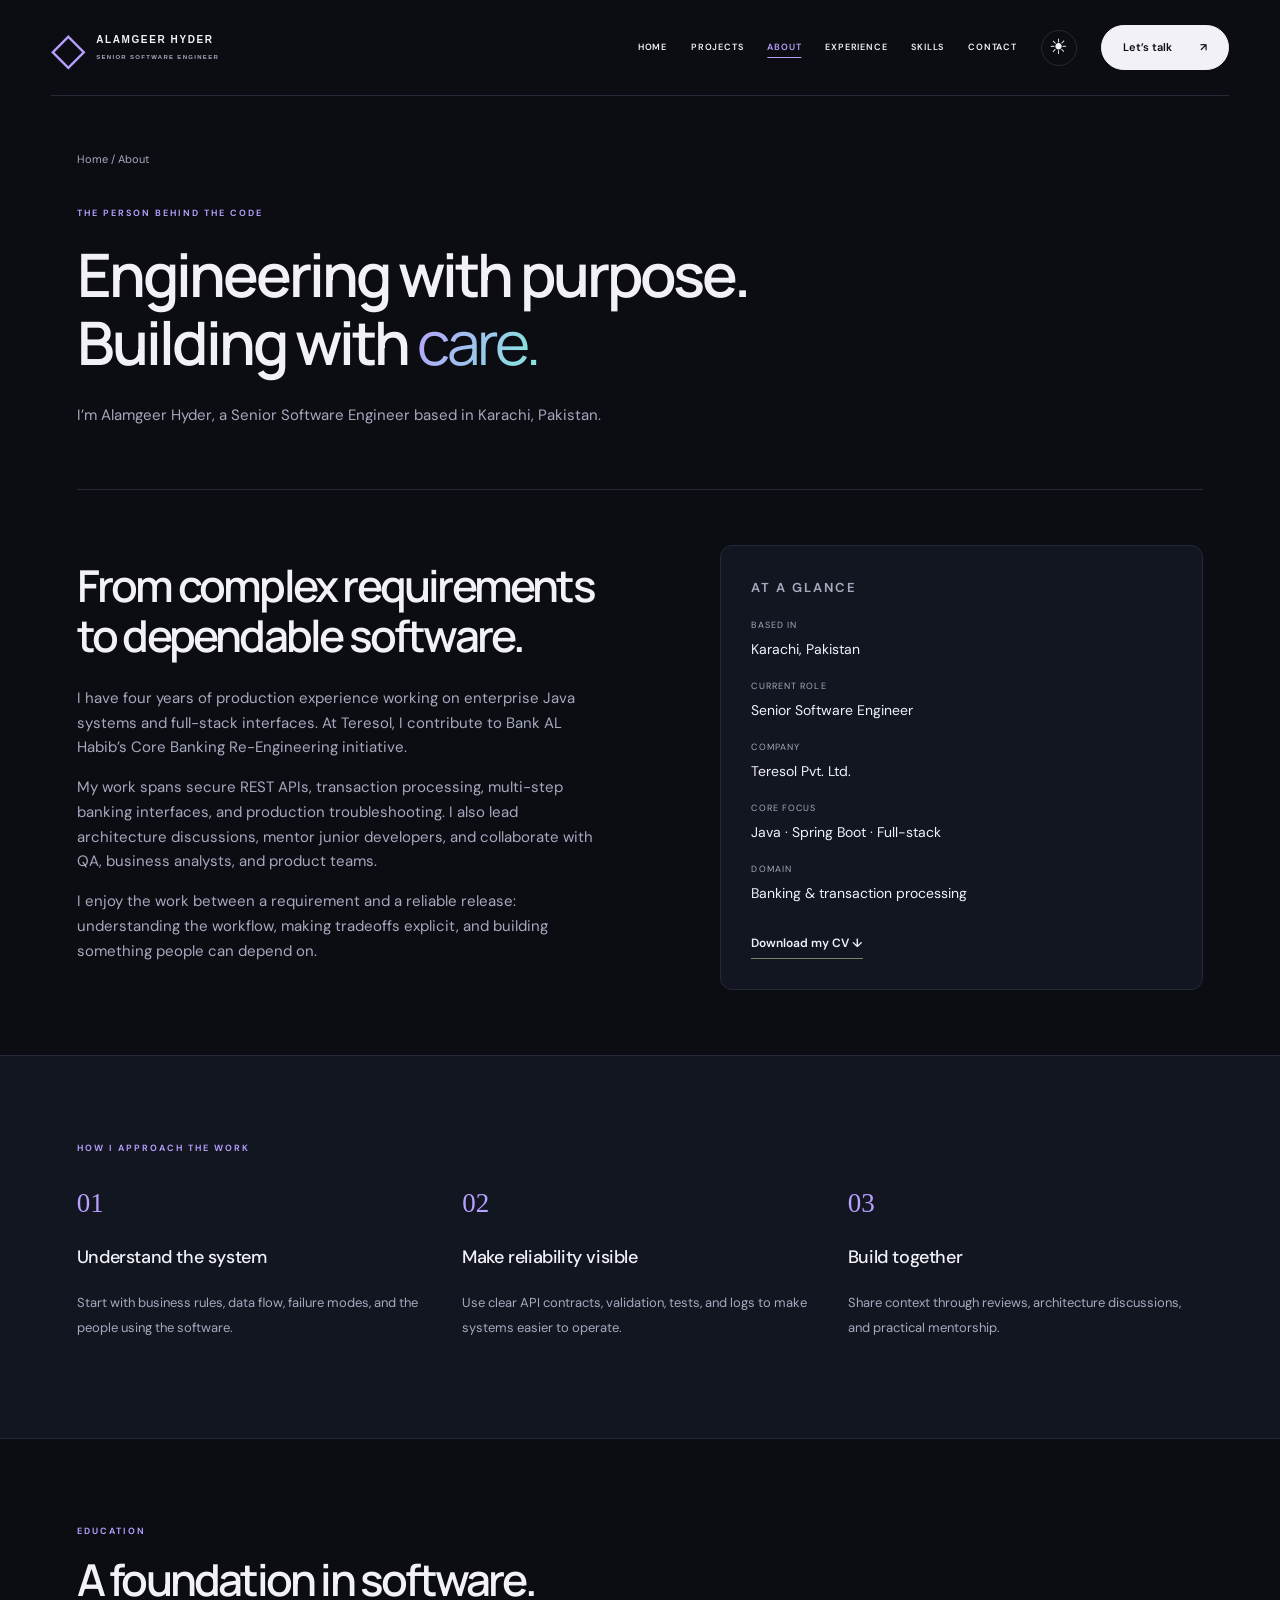
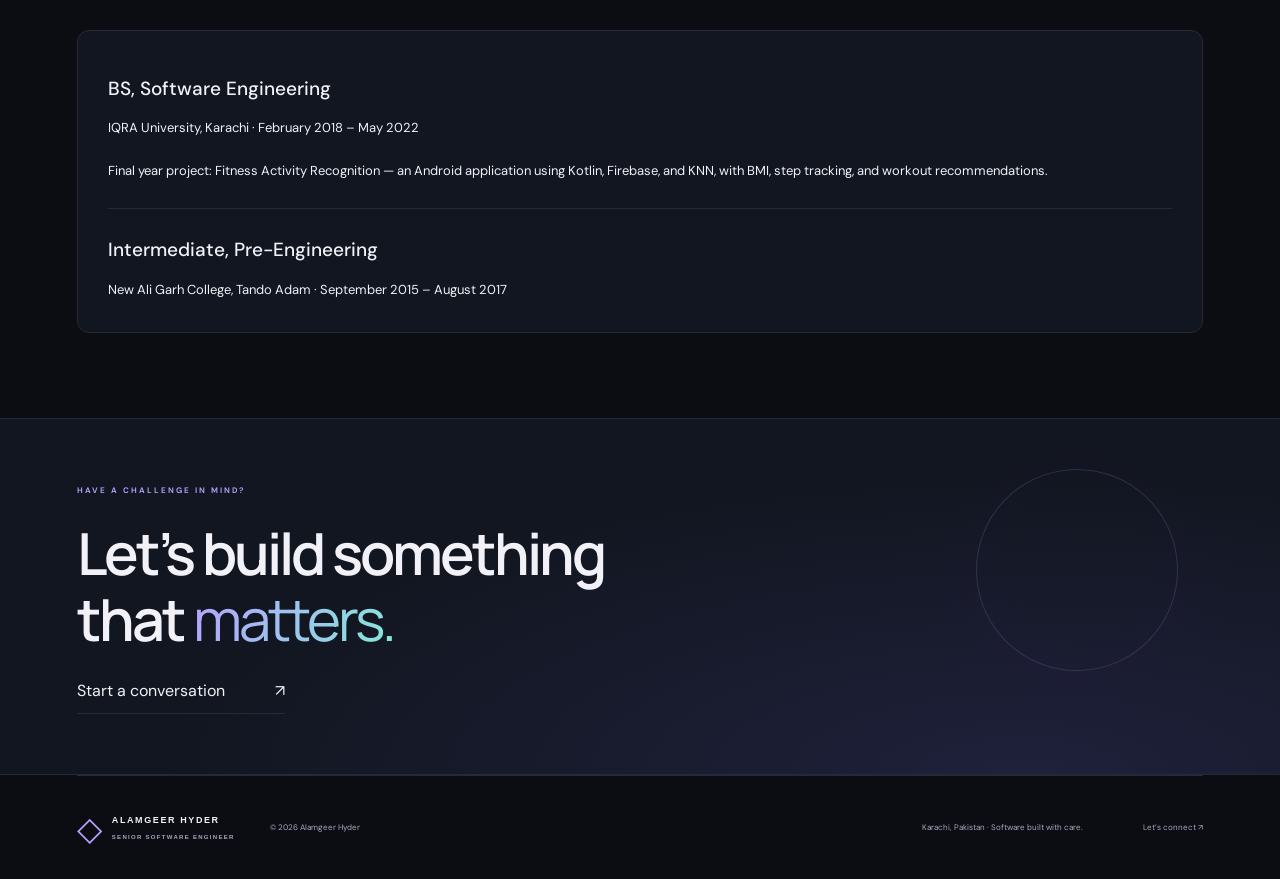
==== commit 79fd8f02: "Create client-focused portfolio with AI artwork and accessible motion" ====
--- a/about.html
+++ b/about.html
@@ -1 +1 @@
-<!DOCTYPE html><html lang="en"><head><meta charset="UTF-8"><meta name="viewport" content="width=device-width, initial-scale=1"><meta name="description" content="I’m Alamgeer Hyder, a Senior Software Engineer based in Karachi, Pakistan."><title>About — Alamgeer Hyder</title><script src="theme.js"></script><link rel="stylesheet" href="styles.css"><link rel="stylesheet" href="design.css"></head><body><header class="header"><a class="brand identity" href="index.html" aria-label="Alamgeer Hyder home"><span class="brand-symbol">◇</span><span class="brand-name">ALAMGEER HYDER<small>SENIOR SOFTWARE ENGINEER</small></span></a><nav aria-label="Main navigation"><a href="index.html">Home</a><a href="projects.html">Projects</a><a href="about.html">About</a><a href="experience.html">Experience</a><a href="skills.html">Skills</a><a href="contact.html">Contact</a></nav><button class="theme-toggle" type="button" aria-label="Switch to night mode" aria-pressed="false"><span aria-hidden="true">☾</span></button><a class="nav-contact" href="assets/alamgeer-hyder-cv.pdf" download>Résumé <span>↓</span></a></header><main><section class="page-intro wrap"><a class="breadcrumb" href="index.html">Home / About</a><p class="eyebrow">THE PERSON BEHIND THE CODE</p><h1>Engineering with purpose.<br>Building with <em>care.</em></h1><p class="page-lead">I’m Alamgeer Hyder, a Senior Software Engineer based in Karachi, Pakistan.</p></section><section class="wrap page-section split-content"><div><h2>From complex requirements<br>to dependable software.</h2><p>I have four years of production experience working on enterprise Java systems and full-stack interfaces. At Teresol, I contribute to Bank AL Habib’s Core Banking Re-Engineering initiative.</p><p>My work spans secure REST APIs, transaction processing, multi-step banking interfaces, and production troubleshooting. I also lead architecture discussions, mentor junior developers, and collaborate with QA, business analysts, and product teams.</p><p>I enjoy the work between a requirement and a reliable release: understanding the workflow, making tradeoffs explicit, and building something people can depend on.</p></div><aside class="info-panel"><p class="eyebrow">AT A GLANCE</p><dl><dt>Based in</dt><dd>Karachi, Pakistan</dd><dt>Current role</dt><dd>Senior Software Engineer</dd><dt>Company</dt><dd>Teresol Pvt. Ltd.</dd><dt>Core focus</dt><dd>Java · Spring Boot · Full-stack</dd><dt>Domain</dt><dd>Banking & transaction processing</dd></dl><a class="text-link" href="assets/alamgeer-hyder-cv.pdf" download>Download my CV ↓</a></aside></section><section class="about section"><div class="wrap"><p class="eyebrow">HOW I APPROACH THE WORK</p><div class="content-grid"><article><span class="number">01</span><h3>Understand the system</h3><p>Start with business rules, data flow, failure modes, and the people using the software.</p></article><article><span class="number">02</span><h3>Make reliability visible</h3><p>Use clear API contracts, validation, tests, and logs to make systems easier to operate.</p></article><article><span class="number">03</span><h3>Build together</h3><p>Share context through reviews, architecture discussions, and practical mentorship.</p></article></div></div></section><section class="wrap section"><p class="eyebrow">EDUCATION</p><h2>A foundation in software.</h2><div class="info-panel"><h3>BS, Software Engineering</h3><p>IQRA University, Karachi · February 2018 – May 2022</p><p>Final year project: Fitness Activity Recognition — an Android application using Kotlin, Firebase, and KNN, with BMI, step tracking, and workout recommendations.</p><hr><h3>Intermediate, Pre-Engineering</h3><p>New Ali Garh College, Tando Adam · September 2015 – August 2017</p></div></section><section class="contact compact-contact"><div class="wrap"><p class="eyebrow">HAVE A CHALLENGE IN MIND?</p><h2>Let’s build something<br>that <em>matters.</em></h2><a href="contact.html">Start a conversation <span>↗</span></a></div></section></main><footer class="wrap"><a class="brand identity" href="index.html" aria-label="Alamgeer Hyder home"><span class="brand-symbol">◇</span><span class="brand-name">ALAMGEER HYDER<small>SENIOR SOFTWARE ENGINEER</small></span></a><span>© 2026 Alamgeer Hyder</span><span>Karachi, Pakistan · Software built with care.</span><a href="contact.html">Let’s connect ↗</a></footer><script src="pages.js"></script></body></html>+<!DOCTYPE html><html lang="en"><head><meta charset="UTF-8"><meta name="viewport" content="width=device-width, initial-scale=1"><meta name="description" content="I’m Alamgeer Hyder, a Senior Software Engineer based in Karachi, Pakistan."><title>About — Alamgeer Hyder</title><script src="theme.js"></script><link rel="stylesheet" href="styles.css"><link rel="stylesheet" href="design.css"><link rel="stylesheet" href="premium.css"></head><body><header class="header"><a class="brand identity" href="index.html" aria-label="Alamgeer Hyder home"><span class="brand-symbol">◇</span><span class="brand-name">ALAMGEER HYDER<small>SENIOR SOFTWARE ENGINEER</small></span></a><nav aria-label="Main navigation"><a href="index.html">Home</a><a href="projects.html">Projects</a><a href="about.html">About</a><a href="experience.html">Experience</a><a href="skills.html">Skills</a><a href="contact.html">Contact</a></nav><button class="theme-toggle" type="button" aria-label="Switch to night mode" aria-pressed="false"><span aria-hidden="true">☾</span></button><a class="nav-contact" href="contact.html">Let’s talk <span>↗</span></a></header><main><section class="page-intro wrap"><a class="breadcrumb" href="index.html">Home / About</a><p class="eyebrow">THE PERSON BEHIND THE CODE</p><h1>Engineering with purpose.<br>Building with <em>care.</em></h1><p class="page-lead">I’m Alamgeer Hyder, a Senior Software Engineer based in Karachi, Pakistan.</p></section><section class="wrap page-section split-content"><div><h2>From complex requirements<br>to dependable software.</h2><p>I have four years of production experience working on enterprise Java systems and full-stack interfaces. At Teresol, I contribute to Bank AL Habib’s Core Banking Re-Engineering initiative.</p><p>My work spans secure REST APIs, transaction processing, multi-step banking interfaces, and production troubleshooting. I also lead architecture discussions, mentor junior developers, and collaborate with QA, business analysts, and product teams.</p><p>I enjoy the work between a requirement and a reliable release: understanding the workflow, making tradeoffs explicit, and building something people can depend on.</p></div><aside class="info-panel"><p class="eyebrow">AT A GLANCE</p><dl><dt>Based in</dt><dd>Karachi, Pakistan</dd><dt>Current role</dt><dd>Senior Software Engineer</dd><dt>Company</dt><dd>Teresol Pvt. Ltd.</dd><dt>Core focus</dt><dd>Java · Spring Boot · Full-stack</dd><dt>Domain</dt><dd>Banking & transaction processing</dd></dl><a class="text-link" href="assets/alamgeer-hyder-cv.pdf" download>Download my CV ↓</a></aside></section><section class="about section"><div class="wrap"><p class="eyebrow">HOW I APPROACH THE WORK</p><div class="content-grid"><article><span class="number">01</span><h3>Understand the system</h3><p>Start with business rules, data flow, failure modes, and the people using the software.</p></article><article><span class="number">02</span><h3>Make reliability visible</h3><p>Use clear API contracts, validation, tests, and logs to make systems easier to operate.</p></article><article><span class="number">03</span><h3>Build together</h3><p>Share context through reviews, architecture discussions, and practical mentorship.</p></article></div></div></section><section class="wrap section"><p class="eyebrow">EDUCATION</p><h2>A foundation in software.</h2><div class="info-panel"><h3>BS, Software Engineering</h3><p>IQRA University, Karachi · February 2018 – May 2022</p><p>Final year project: Fitness Activity Recognition — an Android application using Kotlin, Firebase, and KNN, with BMI, step tracking, and workout recommendations.</p><hr><h3>Intermediate, Pre-Engineering</h3><p>New Ali Garh College, Tando Adam · September 2015 – August 2017</p></div></section><section class="contact compact-contact"><div class="wrap"><p class="eyebrow">HAVE A CHALLENGE IN MIND?</p><h2>Let’s build something<br>that <em>matters.</em></h2><a href="contact.html">Start a conversation <span>↗</span></a></div></section></main><footer class="wrap"><a class="brand identity" href="index.html" aria-label="Alamgeer Hyder home"><span class="brand-symbol">◇</span><span class="brand-name">ALAMGEER HYDER<small>SENIOR SOFTWARE ENGINEER</small></span></a><span>© 2026 Alamgeer Hyder</span><span>Karachi, Pakistan · Software built with care.</span><a href="contact.html">Let’s connect ↗</a></footer><script src="pages.js"></script><div class="scroll-progress" aria-hidden="true"></div></body></html>
--- a/premium.css
+++ b/premium.css
@@ -0,0 +1,8 @@
+:root{--accent:#6c46e8;--accent-two:#008b88;--paper:#f6f5fb;--ink:#191a2a;--muted:#646477;--line:#dcdbe9;--surface:#ecebf5;--teal:#6c46e8}html[data-theme=dark]{--paper:#0b0d13;--ink:#f1f1f7;--muted:#a6a9be;--line:#262938;--surface:#121620;--panel:#171c28;--teal:#b7a0ff;--accent:#b7a0ff;--accent-two:#83e9da}body{font-family:'DM Sans',Arial,sans-serif;background:var(--paper);overflow-x:clip}h1,h2{font-family:'Manrope',Arial,sans-serif;font-weight:600;letter-spacing:-2.8px}h1 em,h2 em{font-family:inherit;font-style:normal;background:linear-gradient(110deg,var(--accent),var(--accent-two));background-clip:text;-webkit-background-clip:text;color:transparent}.header{height:96px;border-bottom:1px solid var(--line);position:relative;z-index:3}.brand-symbol{color:var(--accent)!important}.brand-name{font-size:10px!important;letter-spacing:1.6px}.brand-name small{letter-spacing:1.3px}.nav-contact,html[data-theme=light] .nav-contact,html[data-theme=dark] .nav-contact{background:var(--ink);color:var(--paper);border:1px solid var(--ink);border-radius:50px;padding:12px 21px;text-transform:none;letter-spacing:0;font-size:11px}.theme-toggle{width:36px;height:36px}nav a{font-size:9px}.wrap{width:min(1240px,88%)}.hero{grid-template-columns:1.05fr 1fr;gap:0;padding-top:55px;padding-bottom:55px;min-height:640px;position:relative}.hero-copy{position:relative;z-index:2}.hero h1{font-size:clamp(48px,5.5vw,78px);line-height:1.07;letter-spacing:-4px;margin:28px 0}.hero .eyebrow{font-size:8px;letter-spacing:1.7px;color:var(--muted)}.status-dot{background:var(--accent-two);box-shadow:0 0 0 4px #82e9dc14}.hero .intro{font-size:14px;line-height:1.9;max-width:415px;color:var(--muted)}.hero-actions{margin-top:33px;gap:25px}.button,html[data-theme=light] .primary,html[data-theme=dark] .primary{background:var(--ink);color:var(--paper);border-radius:50px;padding:15px 24px;font-size:11px;letter-spacing:0;transition:transform .25s,box-shadow .25s}.primary:hover{box-shadow:0 8px 35px #a088ff30;transform:translateY(-3px)}.hero .text-link{border:0;font-size:11px}.hero-note{font-size:8px;color:var(--muted);max-width:430px;line-height:1.7}.tiny-line{background:var(--accent)}.premium-art{position:relative;min-height:450px!important;align-self:stretch;isolation:isolate}.premium-art:before{content:'';position:absolute;inset:10% -10%;background:radial-gradient(ellipse,#8b54ee1c,transparent 67%);z-index:-1}.premium-art>img{width:135%;max-width:none;max-height:none;height:100%;object-fit:cover;position:absolute;left:-14%;top:0;mask-image:linear-gradient(90deg,transparent,#000 15%,#000 85%,transparent);border-radius:25px;animation:art-drift 9s ease-in-out infinite}html[data-theme=dark] .editorial-art img{filter:none}.art-caption{position:absolute;bottom:15px;left:20%;font-size:7px;letter-spacing:2px;color:#d9d7ea;border:1px solid #b7b0e433;padding:10px 16px;border-radius:30px;background:#101323cc;display:flex;gap:10px;align-items:center;backdrop-filter:blur(15px)}.art-caption i{width:5px;height:5px;background:#83e9da;border-radius:50%;box-shadow:0 0 12px #83e9da}.facts{margin-top:0;border:1px solid var(--line);border-radius:10px;background:var(--surface);padding:26px}.facts strong{font-family:'Manrope',sans-serif;font-size:20px;letter-spacing:-.5px}.facts div span{font-size:9px}.tech-band{margin-top:50px;border-bottom:1px solid var(--line);border-top:1px solid var(--line);padding:23px 6%;overflow:hidden}.tech-band>div{display:flex;align-items:center;justify-content:space-between;gap:30px;white-space:nowrap;font-family:'Manrope',sans-serif;font-size:13px;letter-spacing:2px;color:var(--muted)}.tech-band b{font-weight:400;color:var(--accent);font-size:15px}.section{padding-top:85px;padding-bottom:85px}.eyebrow{color:var(--accent);font-size:9px;letter-spacing:2px}h2{font-size:44px;line-height:1.15}.section-heading{margin-bottom:38px;align-items:end}.section-heading h2{line-height:1.15}.section-heading .text-link{font-size:10px;text-transform:none;letter-spacing:0}.project{background:var(--surface);border-color:var(--line);border-radius:12px;padding-bottom:22px;transition:transform .3s,border-color .3s,box-shadow .3s}.project:hover{transform:translateY(-7px);border-color:#8b78bf;box-shadow:0 18px 40px #0002}.project-visual{border-bottom:1px solid var(--line)}.project-meta,.project>h3,.project>p,.project>.tags{margin-left:21px;margin-right:21px}.project>h3{font-family:'Manrope',sans-serif;font-size:17px;font-weight:600;line-height:1.5;letter-spacing:-.5px}.project>p{font-size:12px}.tags span{border-color:var(--line);background:var(--paper);font-size:8px;border-radius:20px;padding:4px 9px;color:var(--muted)}.project-open{width:29px;height:29px;line-height:29px}.service-grid h3{font-family:'Manrope',sans-serif;font-size:18px;font-weight:600;letter-spacing:-.5px}.service-grid{gap:20px}.service-grid article{padding:23px;border:1px solid var(--line)!important;border-radius:10px;background:var(--surface);transition:transform .3s,border-color .3s}.service-grid article:hover{transform:translateY(-5px);border-color:var(--accent)!important}.service-icon,html[data-theme=light] .service-icon,html[data-theme=dark] .service-icon{border-radius:9px;background:#a286ff17;color:var(--accent);font-size:23px;width:43px;height:43px}.about{background:var(--surface);border-color:var(--line)}.skills>div{border-color:var(--line)}.skills>div>span{color:var(--accent)}.skills h3{font-family:'Manrope',sans-serif}.contact{background:radial-gradient(ellipse at 80% 100%,#7563e922,transparent 60%),var(--surface);border-color:var(--line)}.contact h2{font-size:58px;letter-spacing:-3px}.contact:after{content:'↗';color:var(--accent);opacity:.17;font-family:Arial;font-size:270px;top:0}.contact em{color:transparent}.contact .wrap>a{font-size:16px;border-color:var(--line)}.contact .eyebrow{color:var(--accent)}.step-number{background:var(--paper);color:var(--accent);border:1px solid var(--line);border-radius:9px;font-family:monospace}.faq-section{display:grid;grid-template-columns:1fr 1.1fr;gap:70px;border-top:1px solid var(--line)}.faq-list details{border-bottom:1px solid var(--line);padding:22px 0}.faq-list summary{cursor:pointer;list-style:none;position:relative;padding-right:30px;font-size:14px;font-weight:500}.faq-list summary:after{content:'+';position:absolute;right:0;color:var(--accent);font-size:20px;top:-5px}.faq-list details[open] summary:after{content:'−'}.faq-list details p{font-size:12px;color:var(--muted);line-height:1.9;margin:18px 0 0}.page-intro{padding-top:50px}.page-intro h1{font-size:60px;letter-spacing:-3px}.page-lead{font-size:15px}.info-panel{border-radius:12px;background:var(--surface)}.architecture{border:1px solid var(--line);background:var(--surface);color:var(--ink);border-radius:9px}.gallery-grid img{border-radius:9px}html[data-theme=dark] .pill{background:#b7a0ff1a;color:var(--accent)}.notice{border-left-color:var(--accent);border-radius:0 8px 8px 0}.scroll-progress{position:fixed;top:0;left:0;height:2px;background:linear-gradient(90deg,var(--accent),var(--accent-two));z-index:100;transform-origin:left;width:100%;transform:scaleX(0);pointer-events:none}.reveal-ready{opacity:0;transform:translateY(24px);transition:opacity .7s ease,transform .7s ease}.reveal-ready.is-visible{opacity:1;transform:none}.reveal-ready:nth-child(2){transition-delay:.08s}.reveal-ready:nth-child(3){transition-delay:.16s}@keyframes art-drift{0%,100%{transform:translateY(0)}50%{transform:translateY(-12px)}}footer{border-top:1px solid var(--line);padding-top:35px;padding-bottom:35px}
+@media(max-width:1000px){.hero h1{font-size:58px;letter-spacing:-3px}.hero{min-height:580px}.premium-art{min-height:400px!important}.service-grid article{padding:18px}.service-grid h3{font-size:16px}.header{gap:14px}nav{gap:14px}.tech-band>div{font-size:10px;gap:20px}.faq-section{gap:35px}}
+@media(max-width:800px){.header{height:auto;padding:20px 0}.hero h1{font-size:47px}.hero{min-height:520px;padding-top:40px;padding-bottom:35px}.premium-art{min-height:350px!important}.hero .intro{font-size:13px}.hero-note{font-size:7px}.facts strong{font-size:16px}.section{padding-top:60px;padding-bottom:60px}.service-grid{grid-template-columns:1fr 1fr}.contact h2{font-size:48px}.tech-band>div{width:max-content;gap:30px}.tech-band{overflow:auto;scrollbar-width:none}.page-intro h1{font-size:48px}.faq-section{grid-template-columns:1fr;gap:15px}}
+@media(max-width:600px){.hero{grid-template-columns:1fr;padding-top:30px;gap:10px}.hero h1{font-size:51px;letter-spacing:-2.8px;margin:25px 0}.hero .intro{font-size:14px;max-width:100%}.hero .eyebrow{font-size:7px;letter-spacing:1.2px}.hero-actions{gap:22px;flex-wrap:wrap}.hero-note{font-size:8px}.premium-art{height:320px;min-height:320px!important;margin-top:8px;overflow:hidden!important}.premium-art>img{width:120%;left:-10%;height:100%;object-fit:cover}.art-caption{left:15%;bottom:8px;font-size:6px}.facts{padding:22px 18px}.facts strong{font-size:17px}.tech-band{margin-top:32px;padding-block:18px}.section{padding-top:48px;padding-bottom:48px}h2{font-size:35px;letter-spacing:-1.7px}.section-heading{align-items:end;gap:18px}.section-heading h2{font-size:31px}.section-heading .text-link{font-size:9px;white-space:nowrap}.service-grid{gap:12px}.service-grid article{padding:18px 14px}.service-grid h3{font-size:16px}.service-grid p{font-size:11px}.service-icon{width:35px;height:35px}.project>h3{font-size:20px}.contact h2{font-size:43px;letter-spacing:-2px}.contact:after{font-size:190px;right:-25px}.contact .wrap>a{font-size:13px}.page-intro h1{font-size:40px;letter-spacing:-2px}.faq-list summary{font-size:13px}.hero-art.editorial-art>img{max-height:none}.nav-contact,html[data-theme=light] .nav-contact,html[data-theme=dark] .nav-contact{padding:10px 15px;font-size:9px}.header .brand-name{font-size:8px!important}.theme-toggle{width:30px;height:30px}nav a{font-size:8px}}
+@media(prefers-reduced-motion:reduce){.premium-art>img{animation:none}.reveal-ready{opacity:1;transform:none;transition:none}.project:hover,.service-grid article:hover{transform:none}}
+.hero{overflow:clip}.hero-copy{min-width:0}.tech-band{max-width:100vw}.premium-art{min-width:0}
+.contact:after{content:'';width:200px;height:200px;right:8%;top:50px;border:1px solid var(--accent);border-radius:50%;box-shadow:0 0 90px #9162f32a,inset 0 0 70px #9162f315;transform:rotate(-25deg)}.tech-band b{color:var(--accent)}
+@media(max-width:600px){.contact:after{width:140px;height:140px;right:-45px;top:65px}}
